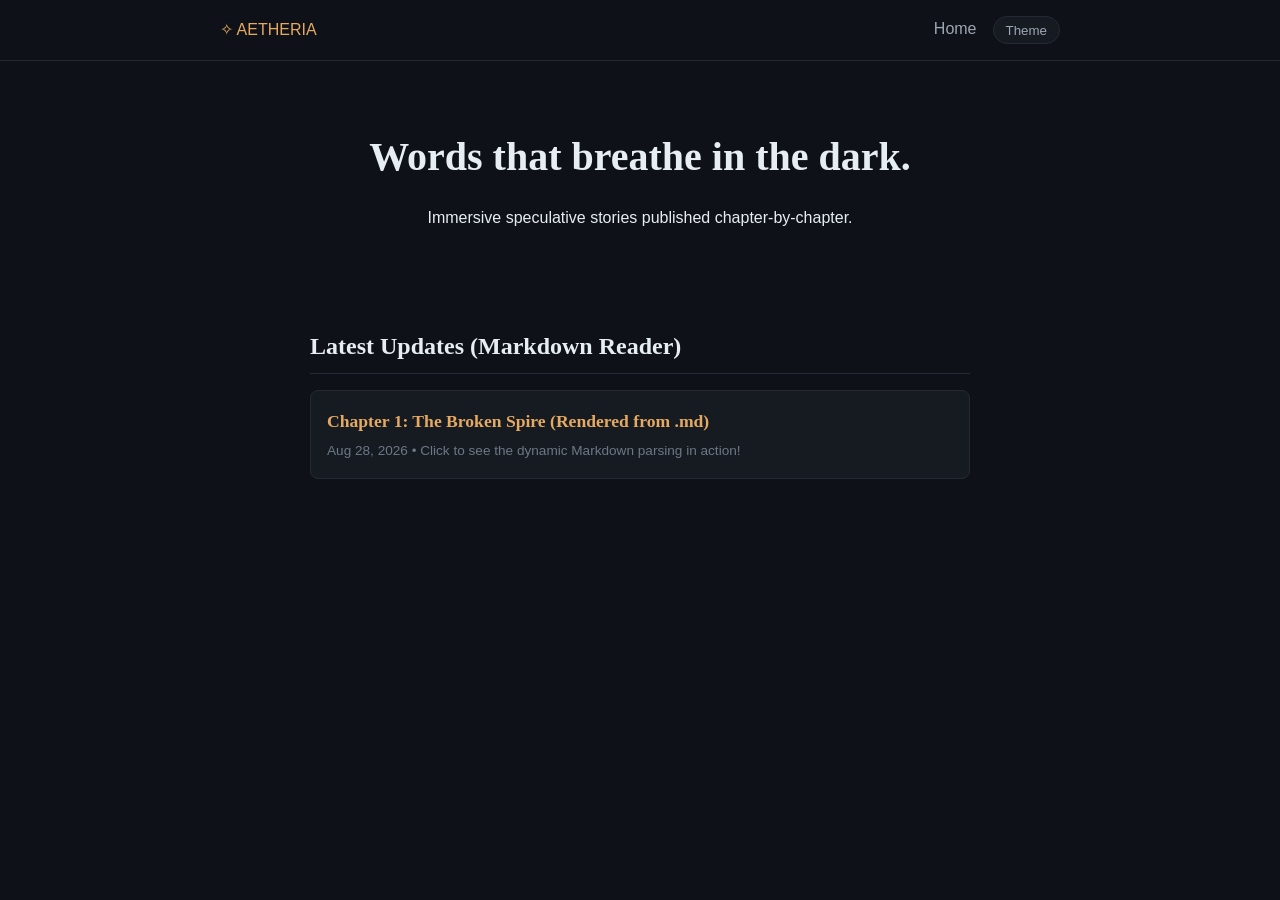
==== index.html @ 0e0b94e7 "Switch to Markdown dynamic reader" ====
<!DOCTYPE html>
<html lang="en" data-theme="dark">
<head>
  <meta charset="UTF-8">
  <meta name="viewport" content="width=device-width, initial-scale=1.0">
  <title>Aetheria Chronicles | Serialized Web Fiction</title>
  <link rel="stylesheet" href="./assets/css/style.css">
  <script>
    (function() {
      const savedTheme = localStorage.getItem('webfiction_theme') || 'dark';
      document.documentElement.setAttribute('data-theme', savedTheme);
    })();
  </script>
</head>
<body>
  <header class="site-header">
    <div class="container-wide site-nav">
      <a href="./index.html" class="site-logo">✧ AETHERIA</a>
      <nav>
        <ul class="nav-links">
          <li><a href="./index.html">Home</a></li>
          <li><button class="theme-toggle-btn" aria-label="Toggle Theme">Theme</button></li>
        </ul>
      </nav>
    </div>
  </header>

  <header class="hero">
    <div class="container">
      <h1 class="hero-title">Words that breathe in the dark.</h1>
      <p>Immersive speculative stories published chapter-by-chapter.</p>
    </div>
  </header>

  <main class="container">
    <section class="section">
      <h2 class="section-title">Latest Updates (Markdown Reader)</h2>
      <ul class="chapter-feed">
        <li class="chapter-item">
          <a href="./reader.html?ch=ch-01" class="chapter-link">Chapter 1: The Broken Spire (Rendered from .md)</a>
          <p style="color: var(--text-muted); font-size: 0.85rem; margin-top:0.3rem;">Aug 28, 2026 &bull; Click to see the dynamic Markdown parsing in action!</p>
        </li>
      </ul>
    </section>
  </main>

  <script>
    document.querySelector('.theme-toggle-btn').addEventListener('click', () => {
      const root = document.documentElement;
      const next = root.getAttribute('data-theme') === 'dark' ? 'light' : 'dark';
      root.setAttribute('data-theme', next);
      localStorage.setItem('webfiction_theme', next);
    });
  </script>
</body>
</html>
---- assets/css/style.css ----
:root {
  --font-serif: "Merriweather", Georgia, "Iowan Old Style", "Apple Garamond", Cambria, serif;
  --font-sans: -apple-system, BlinkMacSystemFont, "Segoe UI", Roboto, "Helvetica Neue", Arial, sans-serif;
  --content-width: 700px;
  --nav-width: 880px;
  --line-height-prose: 1.85;
  --letter-spacing-prose: 0.01em;
  --bg-base: #0e1117;
  --bg-surface: #161b22;
  --border-subtle: #242933;
  --text-primary: #e6edf3;
  --text-secondary: #9da7b3;
  --text-muted: #6e7785;
  --accent: #e5a962;
  --accent-soft: rgba(229, 169, 98, 0.12);
}
[data-theme="light"] {
  --bg-base: #f9f7f1;
  --bg-surface: #ffffff;
  --border-subtle: #e5dece;
  --text-primary: #21201d;
  --text-secondary: #5a554a;
  --text-muted: #8c8577;
  --accent: #a05a18;
  --accent-soft: rgba(160, 90, 24, 0.09);
}
*, *::before, *::after { box-sizing: border-box; margin: 0; padding: 0; }
body { font-family: var(--font-sans); line-height: 1.6; min-height: 100vh; display: flex; flex-direction: column; background: var(--bg-base); color: var(--text-primary); }
a { color: var(--accent); text-decoration: none; }
.container { width: 100%; max-width: var(--content-width); margin: 0 auto; padding: 0 1.25rem; }
.container-wide { width: 100%; max-width: var(--nav-width); margin: 0 auto; padding: 0 1.25rem; }
.site-header { border-bottom: 1px solid var(--border-subtle); padding: 1rem 0; }
.site-nav { display: flex; justify-content: space-between; align-items: center; }
.nav-links { display: flex; gap: 1rem; list-style: none; }
.nav-links a { color: var(--text-secondary); }
.theme-toggle-btn { background: var(--bg-surface); border: 1px solid var(--border-subtle); color: var(--text-secondary); padding: 0.35rem 0.75rem; border-radius: 20px; cursor: pointer; }
.hero { padding: 4rem 0; text-align: center; }
.hero-title { font-family: var(--font-serif); font-size: 2.5rem; margin-bottom: 1rem; }
.section { padding: 2rem 0; }
.section-title { font-family: var(--font-serif); font-size: 1.5rem; border-bottom: 1px solid var(--border-subtle); padding-bottom: 0.5rem; margin-bottom: 1rem; }
.chapter-feed { list-style: none; display: flex; flex-direction: column; gap: 1rem; }
.chapter-item { padding: 1rem; background: var(--bg-surface); border: 1px solid var(--border-subtle); border-radius: 8px; }
.chapter-link { font-family: var(--font-serif); font-size: 1.1rem; font-weight: bold; }
.prose { font-family: var(--font-serif); font-size: 1.125rem; line-height: var(--line-height-prose); }
.prose p { margin-bottom: 1.5rem; }
.prose p.lead::first-letter { font-size: 3.5rem; float: left; line-height: 0.85; padding-right: 0.5rem; color: var(--accent); font-weight: bold; }
.prose figure { margin: 2rem 0; text-align: center; }
.prose img { max-width: 100%; border-radius: 8px; }
.prose figcaption { font-size: 0.85rem; color: var(--text-muted); font-style: italic; margin-top: 0.5rem; }
.prose blockquote { border-left: 3px solid var(--accent); margin: 1.5rem 0; padding-left: 1rem; font-style: italic; color: var(--text-secondary); }
.scene-break { text-align: center; margin: 3rem 0; color: var(--accent); font-size: 1.2rem; }
.chapter-header { text-align: center; margin: 2rem 0 3rem; }
.chapter-main-title { font-family: var(--font-serif); font-size: 2.2rem; margin-bottom: 0.5rem; }
.chapter-nav-pager { display: flex; justify-content: space-between; margin-top: 3rem; border-top: 1px solid var(--border-subtle); padding-top: 2rem; }
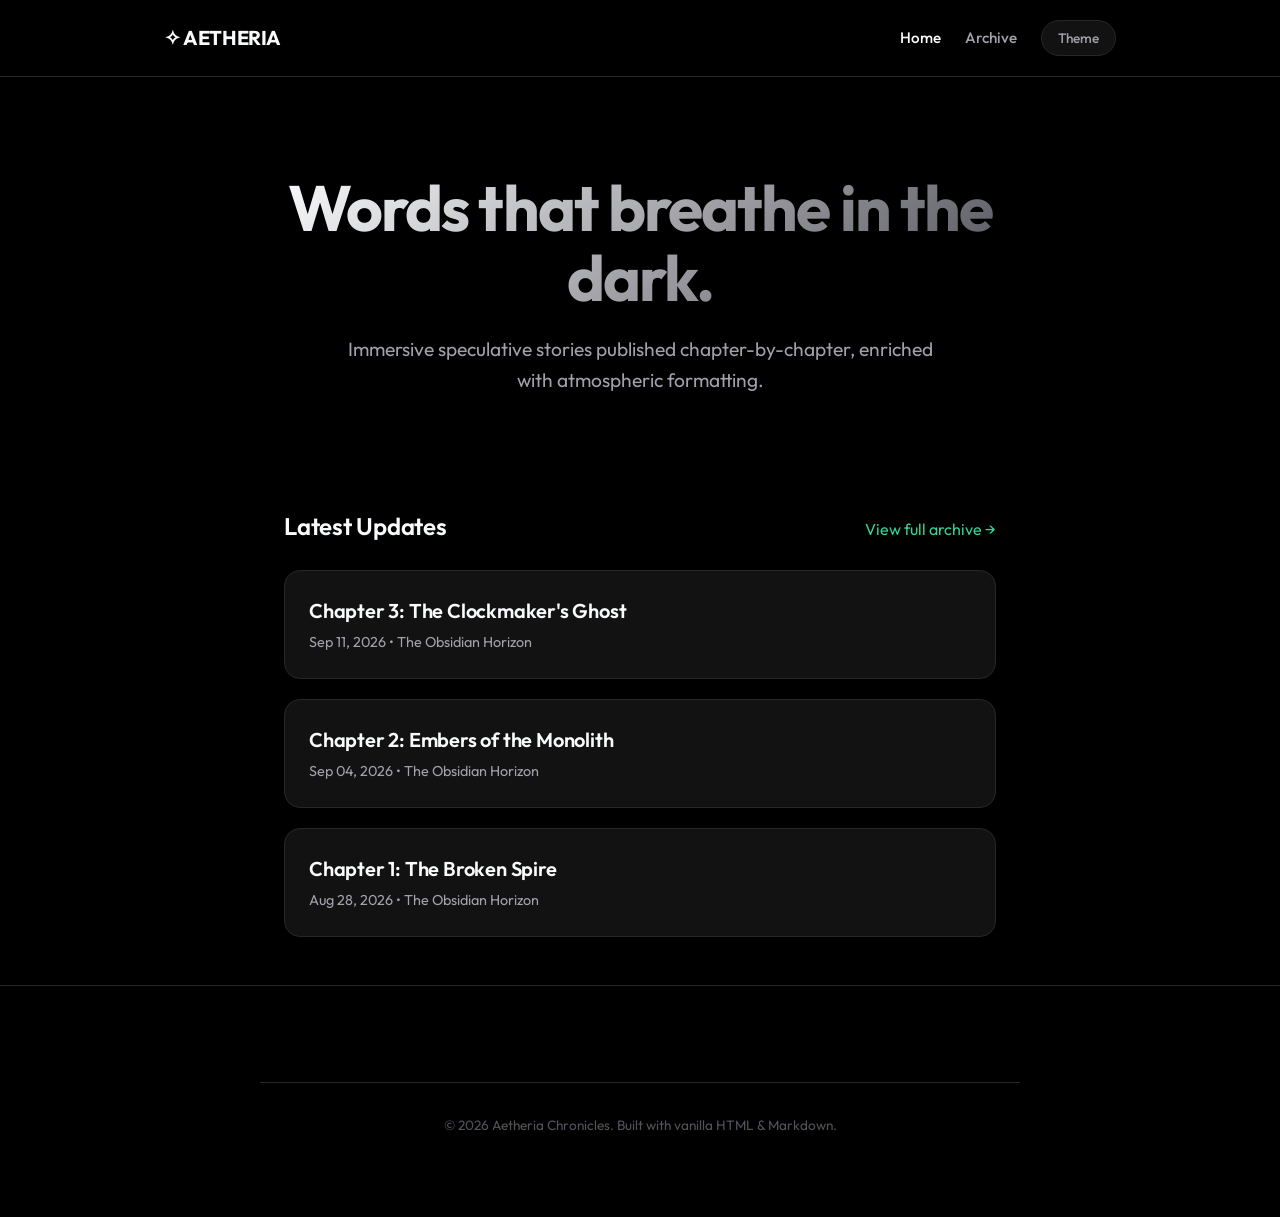
==== commit 3851d098: "Redesign theme to match TheCloverProject (Outfit font, minimal tech aesthetic, green accents)" ====
--- a/index.html
+++ b/index.html
@@ -4,6 +4,9 @@
   <meta charset="UTF-8">
   <meta name="viewport" content="width=device-width, initial-scale=1.0">
   <title>Aetheria Chronicles | Serialized Web Fiction</title>
+  <link rel="preconnect" href="https://fonts.googleapis.com">
+  <link rel="preconnect" href="https://fonts.gstatic.com" crossorigin>
+  <link href="https://fonts.googleapis.com/css2?family=Outfit:wght@300;400;500;600;700&display=swap" rel="stylesheet">
   <link rel="stylesheet" href="./assets/css/style.css">
   <script>
     (function() {
@@ -18,7 +21,8 @@
       <a href="./index.html" class="site-logo">✧ AETHERIA</a>
       <nav>
         <ul class="nav-links">
-          <li><a href="./index.html">Home</a></li>
+          <li><a href="./index.html" class="active">Home</a></li>
+          <li><a href="./archive.html">Archive</a></li>
           <li><button class="theme-toggle-btn" aria-label="Toggle Theme">Theme</button></li>
         </ul>
       </nav>
@@ -28,30 +32,39 @@
   <header class="hero">
     <div class="container">
       <h1 class="hero-title">Words that breathe in the dark.</h1>
-      <p>Immersive speculative stories published chapter-by-chapter.</p>
+      <p class="hero-desc">Immersive speculative stories published chapter-by-chapter, enriched with atmospheric formatting.</p>
     </div>
   </header>
 
   <main class="container">
     <section class="section">
-      <h2 class="section-title">Latest Updates (Markdown Reader)</h2>
+      <div class="section-header" style="display: flex; justify-content: space-between; align-items: baseline;">
+        <h2 class="section-title">Latest Updates</h2>
+        <a href="./archive.html" class="all-link">View full archive &rarr;</a>
+      </div>
       <ul class="chapter-feed">
         <li class="chapter-item">
-          <a href="./reader.html?ch=ch-01" class="chapter-link">Chapter 1: The Broken Spire (Rendered from .md)</a>
-          <p style="color: var(--text-muted); font-size: 0.85rem; margin-top:0.3rem;">Aug 28, 2026 &bull; Click to see the dynamic Markdown parsing in action!</p>
+          <a href="./reader.html?ch=ch-03" class="chapter-link">Chapter 3: The Clockmaker's Ghost</a>
+          <p class="chapter-subtext">Sep 11, 2026 &bull; The Obsidian Horizon</p>
+        </li>
+        <li class="chapter-item">
+          <a href="./reader.html?ch=ch-02" class="chapter-link">Chapter 2: Embers of the Monolith</a>
+          <p class="chapter-subtext">Sep 04, 2026 &bull; The Obsidian Horizon</p>
+        </li>
+        <li class="chapter-item">
+          <a href="./reader.html?ch=ch-01" class="chapter-link">Chapter 1: The Broken Spire</a>
+          <p class="chapter-subtext">Aug 28, 2026 &bull; The Obsidian Horizon</p>
         </li>
       </ul>
     </section>
   </main>
 
-  <script>
-    document.querySelector('.theme-toggle-btn').addEventListener('click', () => {
-      const root = document.documentElement;
-      const next = root.getAttribute('data-theme') === 'dark' ? 'light' : 'dark';
-      root.setAttribute('data-theme', next);
-      localStorage.setItem('webfiction_theme', next);
-    });
-  </script>
+  <footer class="site-footer">
+    <div class="container" style="text-align: center; padding: 2rem 0; border-top: 1px solid var(--border-subtle); margin-top: 3rem;">
+      <p style="color: var(--text-muted); font-size: 0.85rem;">&copy; 2026 Aetheria Chronicles. Built with vanilla HTML & Markdown.</p>
+    </div>
+  </footer>
+
+  <script src="./assets/js/main.js"></script>
 </body>
 </html>
-
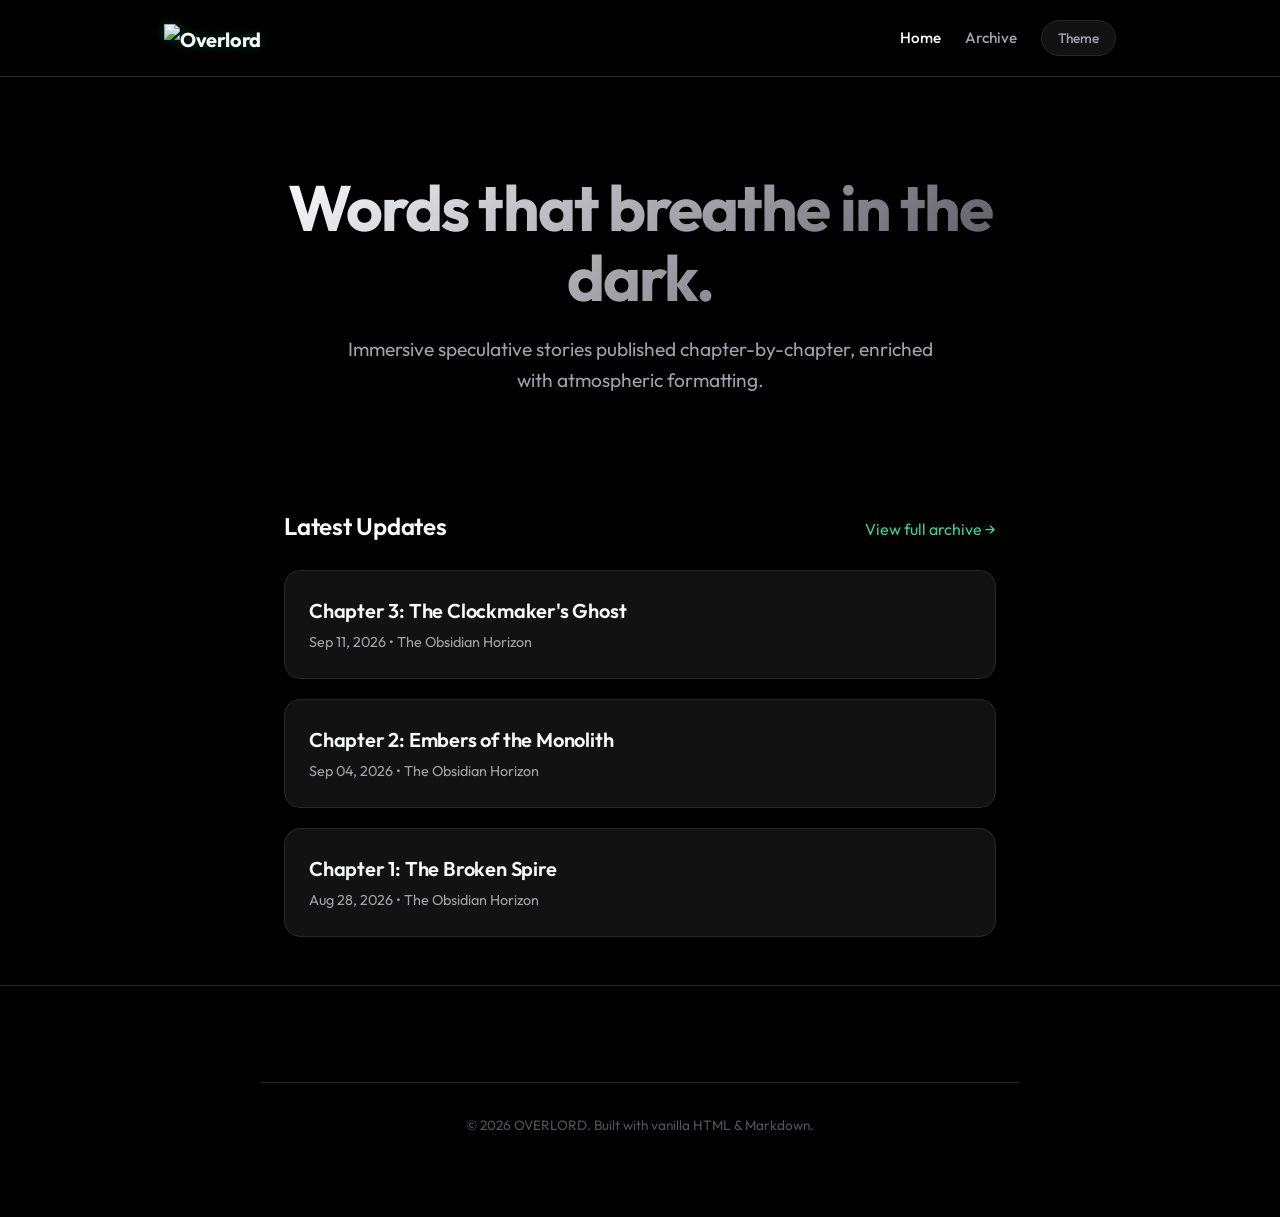
==== commit b49e3fb9: "Change branding and logo to OVERLORD" ====
--- a/index.html
+++ b/index.html
@@ -3,7 +3,7 @@
 <head>
   <meta charset="UTF-8">
   <meta name="viewport" content="width=device-width, initial-scale=1.0">
-  <title>Aetheria Chronicles | Serialized Web Fiction</title>
+  <title>OVERLORD | Serialized Web Fiction</title>
   <link rel="preconnect" href="https://fonts.googleapis.com">
   <link rel="preconnect" href="https://fonts.gstatic.com" crossorigin>
   <link href="https://fonts.googleapis.com/css2?family=Outfit:wght@300;400;500;600;700&display=swap" rel="stylesheet">
@@ -18,7 +18,7 @@
 <body>
   <header class="site-header">
     <div class="container-wide site-nav">
-      <a href="./index.html" class="site-logo">✧ AETHERIA</a>
+      <a href="./index.html" class="site-logo"><img src="https://upload.wikimedia.org/wikipedia/commons/thumb/1/15/Overlord_light_novel_logo.svg/800px-Overlord_light_novel_logo.svg.png" alt="Overlord" style="height: 28px; filter: drop-shadow(0 0 6px rgba(16,185,129,0.3));"></a>
       <nav>
         <ul class="nav-links">
           <li><a href="./index.html" class="active">Home</a></li>
@@ -61,7 +61,7 @@
 
   <footer class="site-footer">
     <div class="container" style="text-align: center; padding: 2rem 0; border-top: 1px solid var(--border-subtle); margin-top: 3rem;">
-      <p style="color: var(--text-muted); font-size: 0.85rem;">&copy; 2026 Aetheria Chronicles. Built with vanilla HTML & Markdown.</p>
+      <p style="color: var(--text-muted); font-size: 0.85rem;">&copy; 2026 OVERLORD. Built with vanilla HTML & Markdown.</p>
     </div>
   </footer>
 
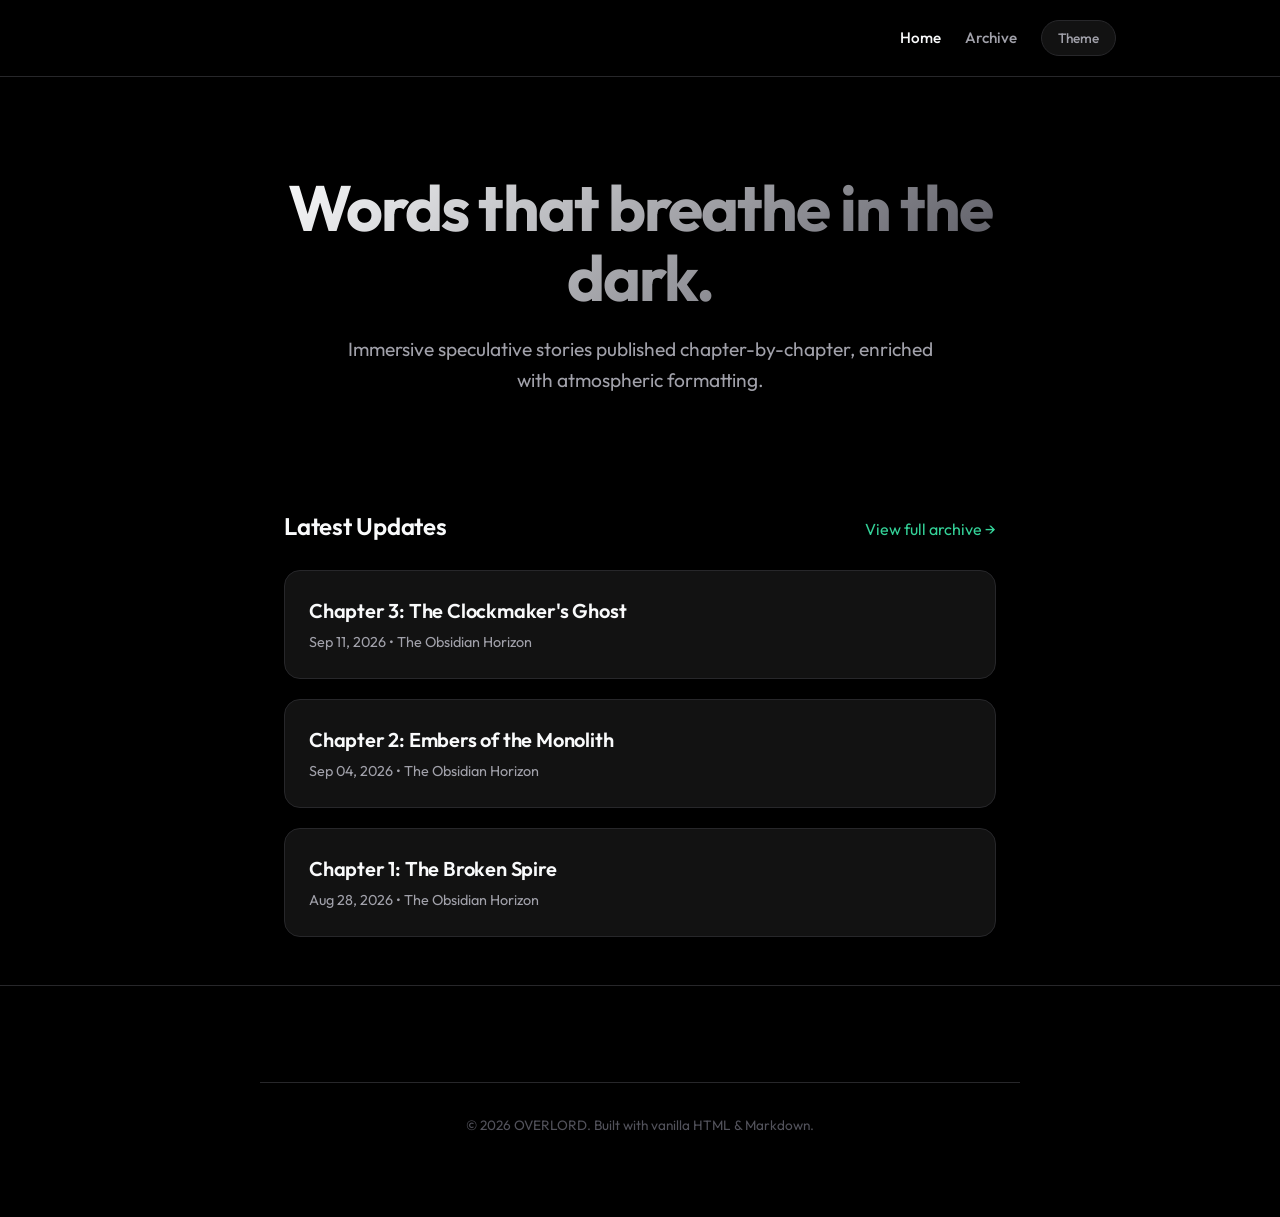
==== commit 50d1ce6f: "Remove broken Overlord logo, leaving logo section empty" ====
--- a/index.html
+++ b/index.html
@@ -18,7 +18,7 @@
 <body>
   <header class="site-header">
     <div class="container-wide site-nav">
-      <a href="./index.html" class="site-logo"><img src="https://upload.wikimedia.org/wikipedia/commons/thumb/1/15/Overlord_light_novel_logo.svg/800px-Overlord_light_novel_logo.svg.png" alt="Overlord" style="height: 28px; filter: drop-shadow(0 0 6px rgba(16,185,129,0.3));"></a>
+      <a href="./index.html" class="site-logo"></a>
       <nav>
         <ul class="nav-links">
           <li><a href="./index.html" class="active">Home</a></li>
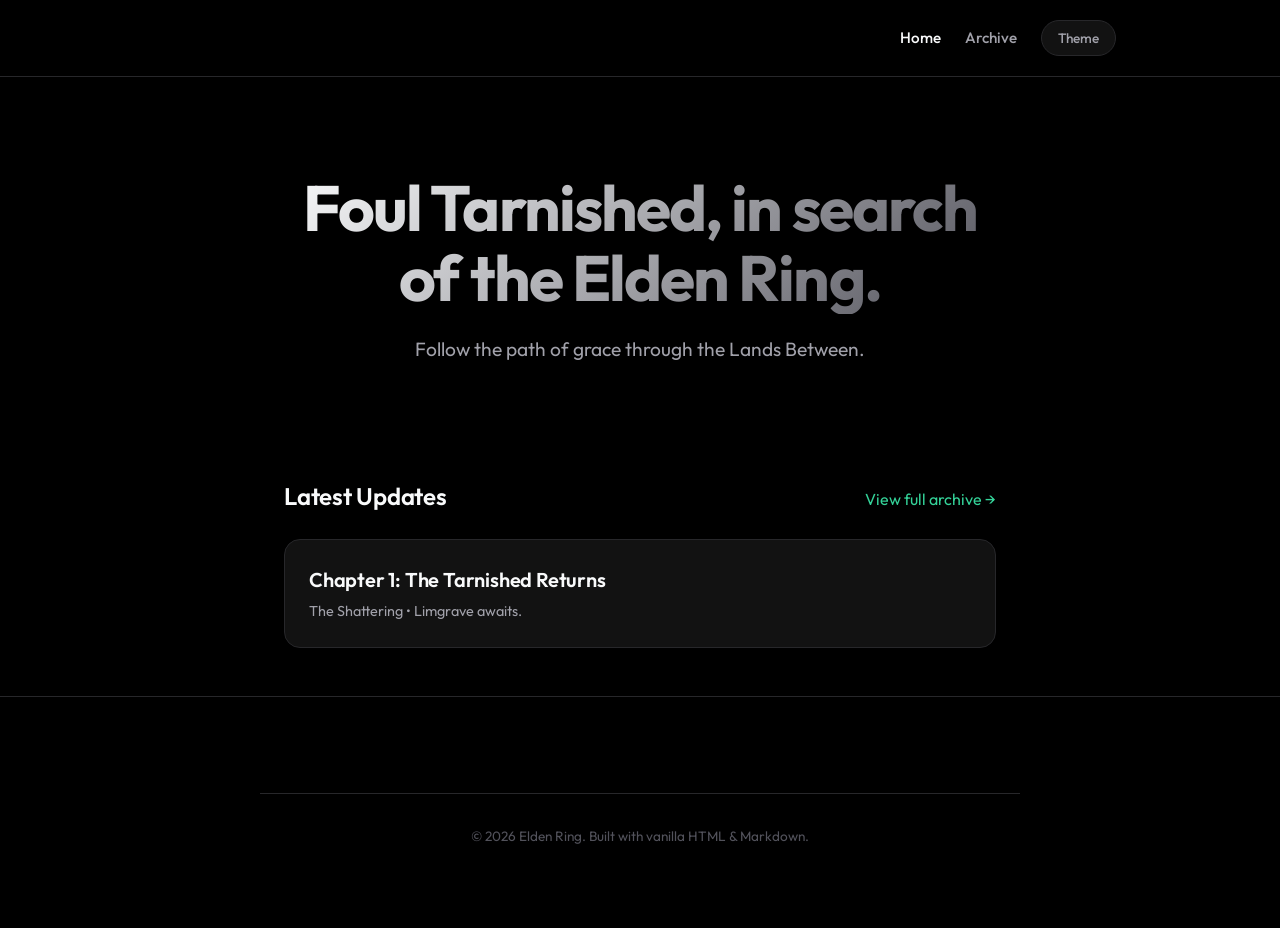
==== commit f32d0956: "Rewrite story to Elden Ring and remove unused files" ====
--- a/index.html
+++ b/index.html
@@ -3,7 +3,7 @@
 <head>
   <meta charset="UTF-8">
   <meta name="viewport" content="width=device-width, initial-scale=1.0">
-  <title>OVERLORD | Serialized Web Fiction</title>
+  <title>Elden Ring | Serialized Web Fiction</title>
   <link rel="preconnect" href="https://fonts.googleapis.com">
   <link rel="preconnect" href="https://fonts.gstatic.com" crossorigin>
   <link href="https://fonts.googleapis.com/css2?family=Outfit:wght@300;400;500;600;700&display=swap" rel="stylesheet">
@@ -31,8 +31,8 @@
 
   <header class="hero">
     <div class="container">
-      <h1 class="hero-title">Words that breathe in the dark.</h1>
-      <p class="hero-desc">Immersive speculative stories published chapter-by-chapter, enriched with atmospheric formatting.</p>
+      <h1 class="hero-title">Foul Tarnished, in search of the Elden Ring.</h1>
+      <p class="hero-desc">Follow the path of grace through the Lands Between.</p>
     </div>
   </header>
 
@@ -44,16 +44,8 @@
       </div>
       <ul class="chapter-feed">
         <li class="chapter-item">
-          <a href="./reader.html?ch=ch-03" class="chapter-link">Chapter 3: The Clockmaker's Ghost</a>
-          <p class="chapter-subtext">Sep 11, 2026 &bull; The Obsidian Horizon</p>
-        </li>
-        <li class="chapter-item">
-          <a href="./reader.html?ch=ch-02" class="chapter-link">Chapter 2: Embers of the Monolith</a>
-          <p class="chapter-subtext">Sep 04, 2026 &bull; The Obsidian Horizon</p>
-        </li>
-        <li class="chapter-item">
-          <a href="./reader.html?ch=ch-01" class="chapter-link">Chapter 1: The Broken Spire</a>
-          <p class="chapter-subtext">Aug 28, 2026 &bull; The Obsidian Horizon</p>
+          <a href="./reader.html?ch=ch-01" class="chapter-link">Chapter 1: The Tarnished Returns</a>
+          <p class="chapter-subtext">The Shattering &bull; Limgrave awaits.</p>
         </li>
       </ul>
     </section>
@@ -61,7 +53,7 @@
 
   <footer class="site-footer">
     <div class="container" style="text-align: center; padding: 2rem 0; border-top: 1px solid var(--border-subtle); margin-top: 3rem;">
-      <p style="color: var(--text-muted); font-size: 0.85rem;">&copy; 2026 OVERLORD. Built with vanilla HTML & Markdown.</p>
+      <p style="color: var(--text-muted); font-size: 0.85rem;">&copy; 2026 Elden Ring. Built with vanilla HTML & Markdown.</p>
     </div>
   </footer>
 
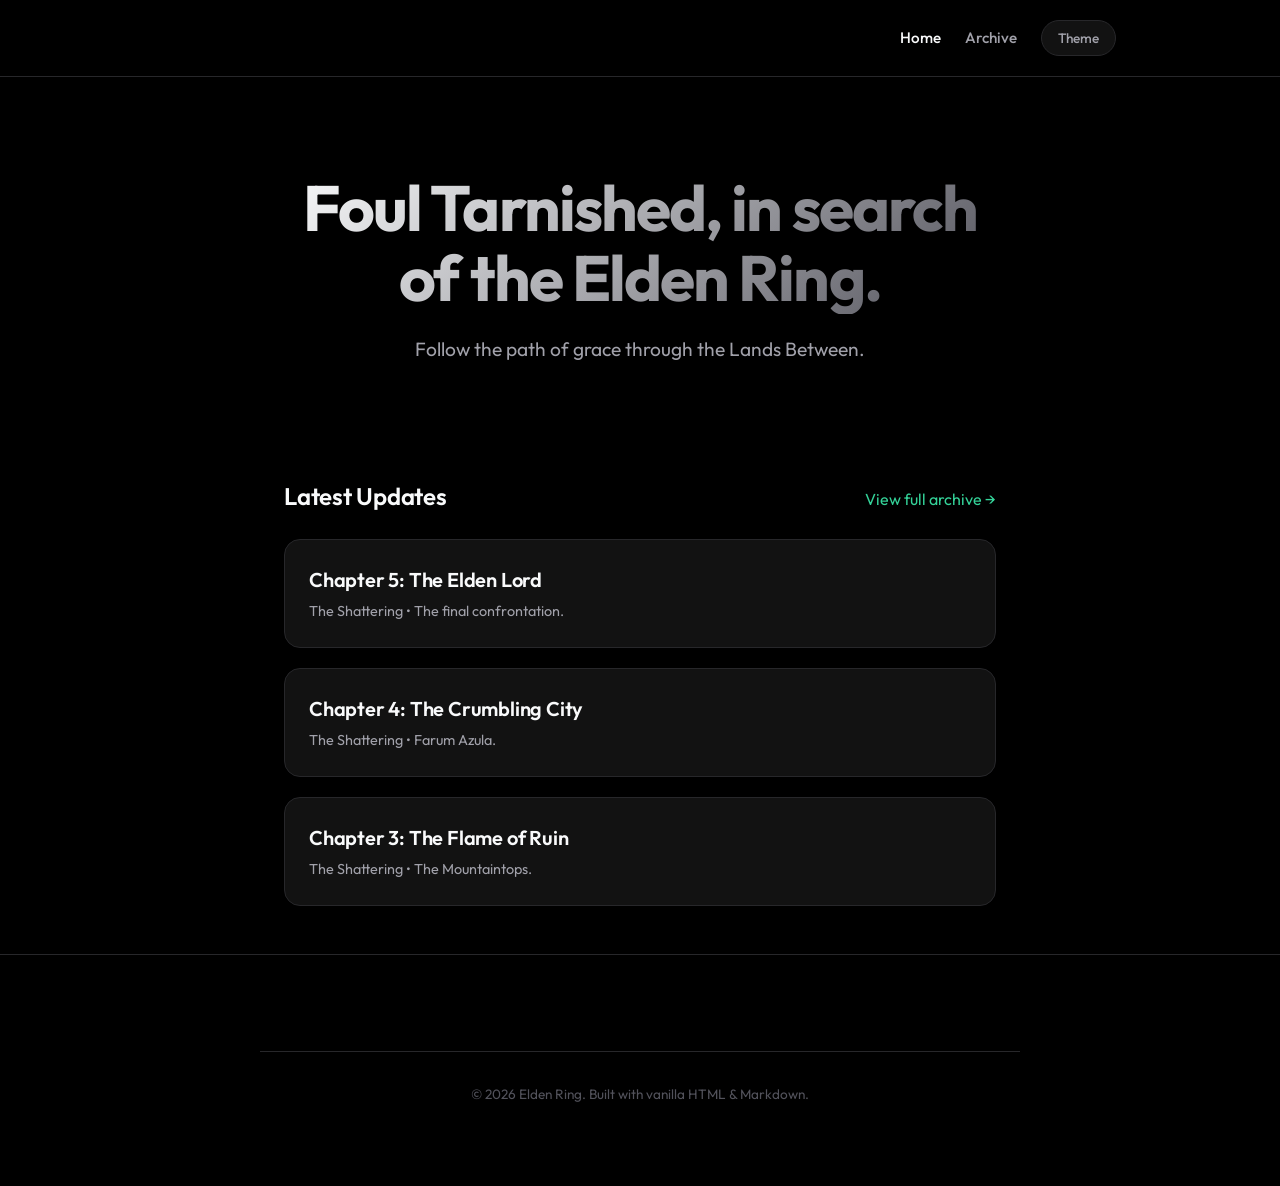
==== commit 8360338f: "Complete Elden Ring storyline with generated artwork" ====
--- a/index.html
+++ b/index.html
@@ -44,8 +44,16 @@
       </div>
       <ul class="chapter-feed">
         <li class="chapter-item">
-          <a href="./reader.html?ch=ch-01" class="chapter-link">Chapter 1: The Tarnished Returns</a>
-          <p class="chapter-subtext">The Shattering &bull; Limgrave awaits.</p>
+          <a href="./reader.html?ch=ch-05" class="chapter-link">Chapter 5: The Elden Lord</a>
+          <p class="chapter-subtext">The Shattering &bull; The final confrontation.</p>
+        </li>
+        <li class="chapter-item">
+          <a href="./reader.html?ch=ch-04" class="chapter-link">Chapter 4: The Crumbling City</a>
+          <p class="chapter-subtext">The Shattering &bull; Farum Azula.</p>
+        </li>
+        <li class="chapter-item">
+          <a href="./reader.html?ch=ch-03" class="chapter-link">Chapter 3: The Flame of Ruin</a>
+          <p class="chapter-subtext">The Shattering &bull; The Mountaintops.</p>
         </li>
       </ul>
     </section>
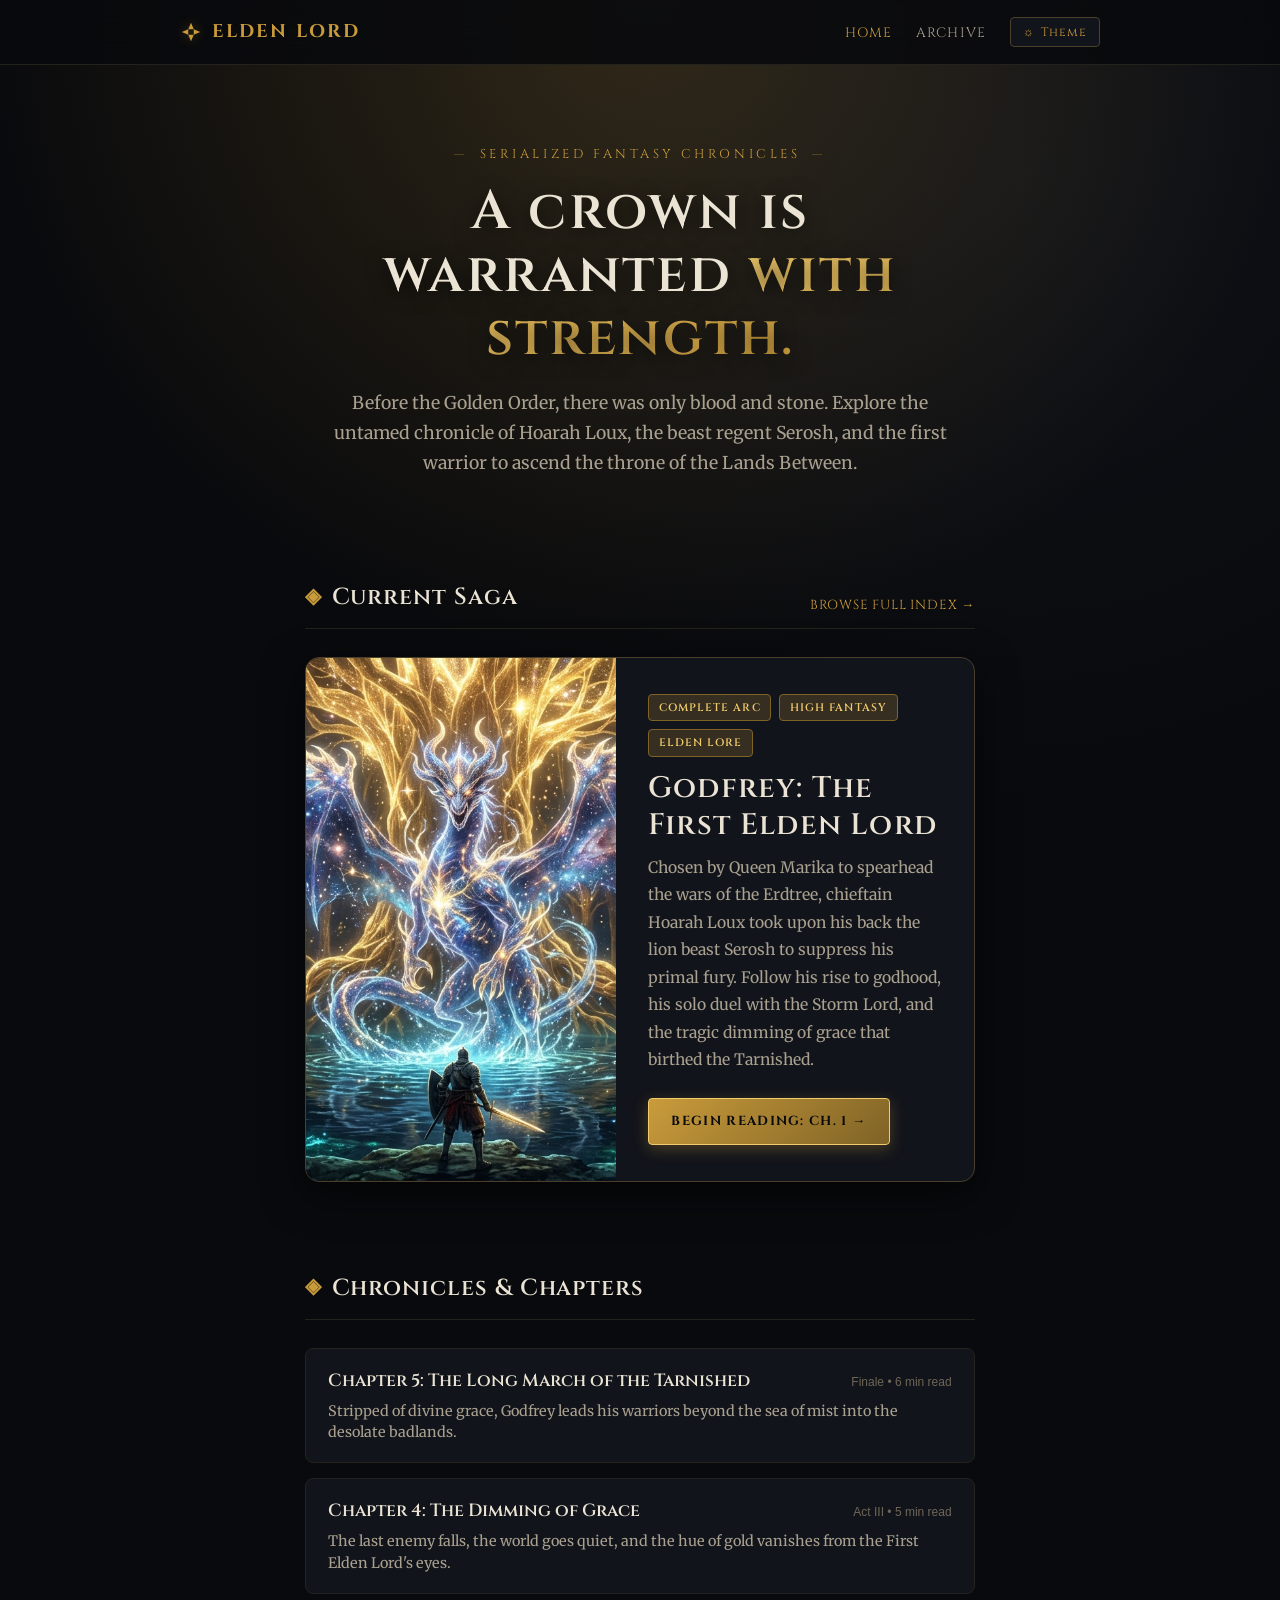
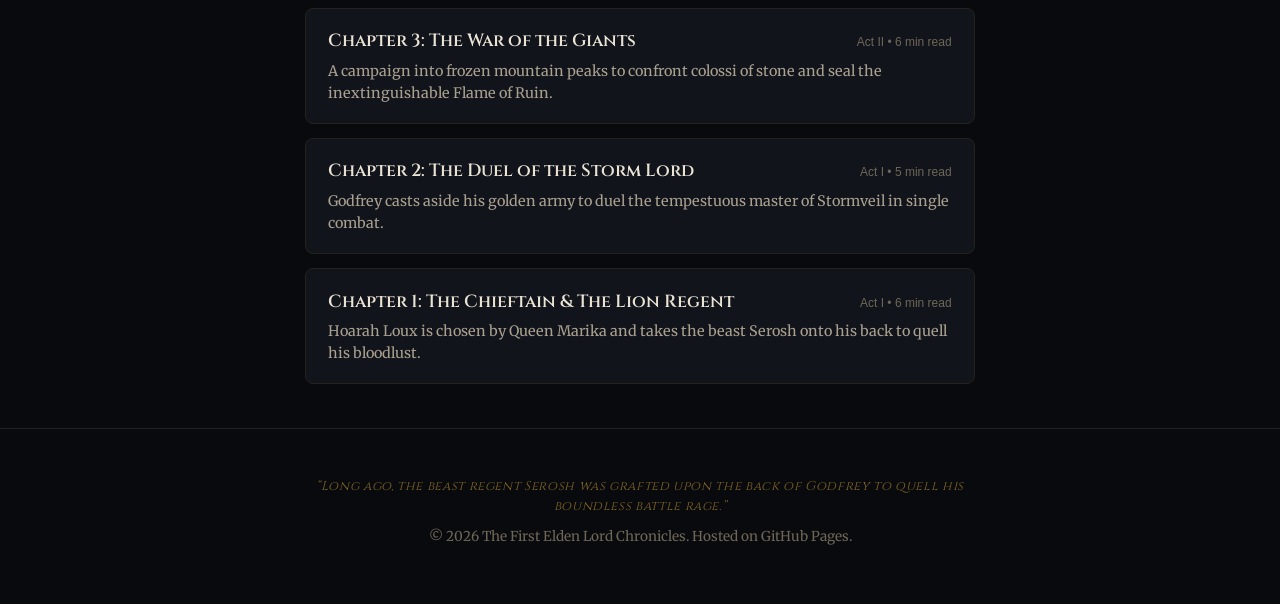
==== commit af8ee1e5: "Rebuild site: The Saga of the First Elden Lord" ====
--- a/index.html
+++ b/index.html
@@ -3,11 +3,23 @@
 <head>
   <meta charset="UTF-8">
   <meta name="viewport" content="width=device-width, initial-scale=1.0">
-  <title>Elden Ring | Serialized Web Fiction</title>
+  <title>The First Elden Lord | Serialized Fiction</title>
+  <meta name="description" content="An atmospheric chronicle following Lord Godfrey, the Beast Regent Serosh, and the rise and exile of the First Elden Lord.">
+
+  <!-- OpenGraph / Social Meta -->
+  <meta property="og:type" content="website">
+  <meta property="og:title" content="The First Elden Lord - Serialized Chronicles">
+  <meta property="og:description" content="Before the Erdtree, there was only strength. The mythic saga of Hoarah Loux, Queen Marika's first consort.">
+  <meta property="og:image" content="./assets/images/ch05_lord.jpg">
+
+  <!-- Google Fonts: Cinzel & Merriweather -->
   <link rel="preconnect" href="https://fonts.googleapis.com">
   <link rel="preconnect" href="https://fonts.gstatic.com" crossorigin>
-  <link href="https://fonts.googleapis.com/css2?family=Outfit:wght@300;400;500;600;700&display=swap" rel="stylesheet">
+  <link href="https://fonts.googleapis.com/css2?family=Cinzel:wght@500;600;700;800&family=Merriweather:ital,wght@0,300;0,400;0,700;1,300;1,400&display=swap" rel="stylesheet">
+  
+  <!-- Relative Stylesheet for GitHub Pages -->
   <link rel="stylesheet" href="./assets/css/style.css">
+
   <script>
     (function() {
       const savedTheme = localStorage.getItem('webfiction_theme') || 'dark';
@@ -16,52 +28,131 @@
   </script>
 </head>
 <body>
+
+  <!-- Navigation -->
   <header class="site-header">
     <div class="container-wide site-nav">
-      <a href="./index.html" class="site-logo"></a>
+      <a href="./index.html" class="site-logo">
+        <svg viewBox="0 0 24 24" aria-hidden="true">
+          <path d="M12 2L15 9H9L12 2M12 22L9 15H15L12 22M2 12L9 9V15L2 12M22 12L15 15V9L22 12Z"/>
+        </svg>
+        <span>ELDEN LORD</span>
+      </a>
       <nav>
         <ul class="nav-links">
           <li><a href="./index.html" class="active">Home</a></li>
           <li><a href="./archive.html">Archive</a></li>
-          <li><button class="theme-toggle-btn" aria-label="Toggle Theme">Theme</button></li>
+          <li>
+            <button class="theme-toggle-btn" aria-label="Toggle Theme">
+              <span aria-hidden="true">☼</span>
+              <span>Theme</span>
+            </button>
+          </li>
         </ul>
       </nav>
     </div>
   </header>
 
-  <header class="hero">
+  <!-- Hero Section -->
+  <section class="hero">
     <div class="container">
-      <h1 class="hero-title">Foul Tarnished, in search of the Elden Ring.</h1>
-      <p class="hero-desc">Follow the path of grace through the Lands Between.</p>
+      <div class="hero-subtitle">Serialized Fantasy Chronicles</div>
+      <h1 class="hero-title">A crown is warranted <span>with strength.</span></h1>
+      <p class="hero-desc">
+        Before the Golden Order, there was only blood and stone. Explore the untamed chronicle of Hoarah Loux, the beast regent Serosh, and the first warrior to ascend the throne of the Lands Between.
+      </p>
     </div>
-  </header>
+  </section>
 
   <main class="container">
+    <!-- Featured Series Showcase -->
     <section class="section">
-      <div class="section-header" style="display: flex; justify-content: space-between; align-items: baseline;">
-        <h2 class="section-title">Latest Updates</h2>
-        <a href="./archive.html" class="all-link">View full archive &rarr;</a>
+      <div class="section-header">
+        <h2 class="section-title">Current Saga</h2>
+        <a href="./archive.html" class="all-link">Browse Full Index &rarr;</a>
       </div>
+
+      <article class="series-showcase">
+        <div class="series-art-wrapper">
+          <img 
+            src="./assets/images/ch05_lord.jpg" 
+            alt="Lord Godfrey bearing Serosh" 
+            class="series-art" 
+            loading="lazy"
+          >
+        </div>
+        <div class="series-details">
+          <div class="series-tags">
+            <span class="tag">Complete Arc</span>
+            <span class="tag">High Fantasy</span>
+            <span class="tag">Elden Lore</span>
+          </div>
+          <h3 class="series-title">Godfrey: The First Elden Lord</h3>
+          <p class="series-synopsis">
+            Chosen by Queen Marika to spearhead the wars of the Erdtree, chieftain Hoarah Loux took upon his back the lion beast Serosh to suppress his primal fury. Follow his rise to godhood, his solo duel with the Storm Lord, and the tragic dimming of grace that birthed the Tarnished.
+          </p>
+          <div class="series-actions">
+            <a href="./reader.html?ch=ch-01" class="btn-primary">Begin Reading: Ch. 1 &rarr;</a>
+          </div>
+        </div>
+      </article>
+    </section>
+
+    <!-- Latest Chapters Feed -->
+    <section class="section">
+      <div class="section-header">
+        <h2 class="section-title">Chronicles &amp; Chapters</h2>
+      </div>
+
       <ul class="chapter-feed">
         <li class="chapter-item">
-          <a href="./reader.html?ch=ch-05" class="chapter-link">Chapter 5: The Elden Lord</a>
-          <p class="chapter-subtext">The Shattering &bull; The final confrontation.</p>
+          <div class="chapter-header-row">
+            <a href="./reader.html?ch=ch-05" class="chapter-link">Chapter 5: The Long March of the Tarnished</a>
+            <span class="chapter-meta">Finale &bull; 6 min read</span>
+          </div>
+          <p class="chapter-subtext">Stripped of divine grace, Godfrey leads his warriors beyond the sea of mist into the desolate badlands.</p>
         </li>
+
         <li class="chapter-item">
-          <a href="./reader.html?ch=ch-04" class="chapter-link">Chapter 4: The Crumbling City</a>
-          <p class="chapter-subtext">The Shattering &bull; Farum Azula.</p>
+          <div class="chapter-header-row">
+            <a href="./reader.html?ch=ch-04" class="chapter-link">Chapter 4: The Dimming of Grace</a>
+            <span class="chapter-meta">Act III &bull; 5 min read</span>
+          </div>
+          <p class="chapter-subtext">The last enemy falls, the world goes quiet, and the hue of gold vanishes from the First Elden Lord's eyes.</p>
         </li>
+
         <li class="chapter-item">
-          <a href="./reader.html?ch=ch-03" class="chapter-link">Chapter 3: The Flame of Ruin</a>
-          <p class="chapter-subtext">The Shattering &bull; The Mountaintops.</p>
+          <div class="chapter-header-row">
+            <a href="./reader.html?ch=ch-03" class="chapter-link">Chapter 3: The War of the Giants</a>
+            <span class="chapter-meta">Act II &bull; 6 min read</span>
+          </div>
+          <p class="chapter-subtext">A campaign into frozen mountain peaks to confront colossi of stone and seal the inextinguishable Flame of Ruin.</p>
+        </li>
+
+        <li class="chapter-item">
+          <div class="chapter-header-row">
+            <a href="./reader.html?ch=ch-02" class="chapter-link">Chapter 2: The Duel of the Storm Lord</a>
+            <span class="chapter-meta">Act I &bull; 5 min read</span>
+          </div>
+          <p class="chapter-subtext">Godfrey casts aside his golden army to duel the tempestuous master of Stormveil in single combat.</p>
+        </li>
+
+        <li class="chapter-item">
+          <div class="chapter-header-row">
+            <a href="./reader.html?ch=ch-01" class="chapter-link">Chapter 1: The Chieftain &amp; The Lion Regent</a>
+            <span class="chapter-meta">Act I &bull; 6 min read</span>
+          </div>
+          <p class="chapter-subtext">Hoarah Loux is chosen by Queen Marika and takes the beast Serosh onto his back to quell his bloodlust.</p>
         </li>
       </ul>
     </section>
   </main>
 
+  <!-- Footer -->
   <footer class="site-footer">
-    <div class="container" style="text-align: center; padding: 2rem 0; border-top: 1px solid var(--border-subtle); margin-top: 3rem;">
-      <p style="color: var(--text-muted); font-size: 0.85rem;">&copy; 2026 Elden Ring. Built with vanilla HTML & Markdown.</p>
+    <div class="container">
+      <p class="footer-quote">&ldquo;Long ago, the beast regent Serosh was grafted upon the back of Godfrey to quell his boundless battle rage.&rdquo;</p>
+      <p>&copy; 2026 The First Elden Lord Chronicles. Hosted on GitHub Pages.</p>
     </div>
   </footer>
 
--- a/assets/css/style.css
+++ b/assets/css/style.css
@@ -0,0 +1,725 @@
+/* ==========================================================================
+   THE FIRST ELDEN LORD - Atmospheric Serialized Fiction Stylesheet
+   Designed for GitHub Pages | Pure CSS3 | Zero Build Tools
+   ========================================================================== */
+
+:root {
+  /* Typography */
+  --font-display: "Cinzel", "Georgia", "Times New Roman", serif;
+  --font-body: "Merriweather", "Georgia", "Cambria", serif;
+  --font-sans: -apple-system, BlinkMacSystemFont, "Segoe UI", Roboto, sans-serif;
+  
+  --reading-width: 710px;
+  --wide-width: 960px;
+  --line-height-story: 1.85;
+
+  /* Atmospheric Obsidian & Erdtree Gold (Default Dark Theme) */
+  --bg-deep: #090a0d;
+  --bg-surface: #12141b;
+  --bg-surface-elevated: #181b24;
+  --bg-surface-hover: #1f222e;
+  --border-subtle: #24221c;
+  --border-ornate: #4a3f28;
+  --border-bright: #8a7343;
+
+  --text-primary: #ebe4d5;
+  --text-secondary: #a9a08f;
+  --text-muted: #6e6757;
+  
+  --gold-primary: #c99b3b;
+  --gold-light: #f2cb6c;
+  --gold-dim: #7f6326;
+  --gold-glow: rgba(201, 155, 59, 0.2);
+  --gold-glow-strong: rgba(201, 155, 59, 0.4);
+
+  --radius-sm: 4px;
+  --radius-md: 8px;
+  --radius-lg: 14px;
+  --shadow-ambient: 0 12px 40px rgba(0, 0, 0, 0.6);
+  --shadow-glow: 0 0 25px rgba(201, 155, 59, 0.15);
+  --transition: 0.25s cubic-bezier(0.16, 1, 0.3, 1);
+}
+
+[data-theme="light"] {
+  /* Royal Parchment & Gilded Antique (Light Theme) */
+  --bg-deep: #f5f0e4;
+  --bg-surface: #ffffff;
+  --bg-surface-elevated: #fbf8f1;
+  --bg-surface-hover: #f0e9d8;
+  --border-subtle: #ded5c2;
+  --border-ornate: #bfae8f;
+  --border-bright: #967f4d;
+
+  --text-primary: #211c15;
+  --text-secondary: #574e40;
+  --text-muted: #8c806d;
+
+  --gold-primary: #9e721d;
+  --gold-light: #6e4e10;
+  --gold-dim: #caa658;
+  --gold-glow: rgba(158, 114, 29, 0.12);
+  --gold-glow-strong: rgba(158, 114, 29, 0.25);
+
+  --shadow-ambient: 0 10px 30px rgba(70, 55, 30, 0.08);
+  --shadow-glow: 0 0 20px rgba(158, 114, 29, 0.1);
+}
+
+/* --------------------------------------------------------------------------
+   Resets & Baseline
+   -------------------------------------------------------------------------- */
+*, *::before, *::after {
+  box-sizing: border-box;
+  margin: 0;
+  padding: 0;
+}
+
+html {
+  font-size: 16px;
+  scroll-behavior: smooth;
+  background-color: var(--bg-deep);
+  color: var(--text-primary);
+  color-scheme: dark light;
+}
+
+body {
+  font-family: var(--font-body);
+  line-height: 1.6;
+  min-height: 100vh;
+  display: flex;
+  flex-direction: column;
+  -webkit-font-smoothing: antialiased;
+  background: 
+    radial-gradient(circle at 50% 0%, var(--gold-glow) 0%, transparent 60%),
+    radial-gradient(circle at 80% 20%, rgba(20, 24, 34, 0.5) 0%, transparent 50%),
+    var(--bg-deep);
+  background-attachment: fixed;
+}
+
+/* Reading Progress Bar */
+.reading-progress-container {
+  position: fixed;
+  top: 0;
+  left: 0;
+  width: 100%;
+  height: 3px;
+  background: transparent;
+  z-index: 1000;
+}
+
+.reading-progress-bar {
+  height: 100%;
+  width: 0%;
+  background: linear-gradient(90deg, var(--gold-dim), var(--gold-light));
+  box-shadow: 0 0 10px var(--gold-primary);
+  transition: width 0.1s ease-out;
+}
+
+/* Links & Typography */
+a {
+  color: var(--gold-primary);
+  text-decoration: none;
+  transition: color var(--transition), text-shadow var(--transition);
+}
+
+a:hover {
+  color: var(--gold-light);
+  text-shadow: 0 0 10px var(--gold-glow);
+}
+
+h1, h2, h3, h4, .font-display {
+  font-family: var(--font-display);
+  font-weight: 600;
+  letter-spacing: 0.04em;
+  color: var(--text-primary);
+}
+
+/* Layout Containers */
+.container {
+  width: 100%;
+  max-width: var(--reading-width);
+  margin-left: auto;
+  margin-right: auto;
+  padding-left: 1.25rem;
+  padding-right: 1.25rem;
+}
+
+.container-wide {
+  width: 100%;
+  max-width: var(--wide-width);
+  margin-left: auto;
+  margin-right: auto;
+  padding-left: 1.25rem;
+  padding-right: 1.25rem;
+}
+
+/* --------------------------------------------------------------------------
+   Header & Navigation
+   -------------------------------------------------------------------------- */
+.site-header {
+  border-bottom: 1px solid var(--border-subtle);
+  background-color: rgba(9, 10, 13, 0.88);
+  backdrop-filter: blur(14px);
+  -webkit-backdrop-filter: blur(14px);
+  position: sticky;
+  top: 0;
+  z-index: 90;
+  transition: background-color var(--transition), border-color var(--transition);
+}
+
+[data-theme="light"] .site-header {
+  background-color: rgba(245, 240, 228, 0.92);
+}
+
+.site-nav {
+  display: flex;
+  align-items: center;
+  justify-content: space-between;
+  height: 4rem;
+}
+
+.site-logo {
+  display: flex;
+  align-items: center;
+  gap: 0.6rem;
+  font-family: var(--font-display);
+  font-size: 1.15rem;
+  letter-spacing: 0.12em;
+  color: var(--gold-primary);
+  font-weight: 700;
+}
+
+.site-logo svg {
+  width: 22px;
+  height: 22px;
+  fill: var(--gold-primary);
+  filter: drop-shadow(0 0 6px var(--gold-glow-strong));
+}
+
+.site-logo:hover {
+  color: var(--gold-light);
+  text-decoration: none;
+}
+
+.nav-links {
+  display: flex;
+  align-items: center;
+  gap: 1.5rem;
+  list-style: none;
+}
+
+.nav-links a {
+  font-family: var(--font-display);
+  font-size: 0.85rem;
+  letter-spacing: 0.08em;
+  text-transform: uppercase;
+  color: var(--text-secondary);
+}
+
+.nav-links a.active,
+.nav-links a:hover {
+  color: var(--gold-primary);
+  text-decoration: none;
+}
+
+.theme-toggle-btn {
+  background: var(--bg-surface);
+  border: 1px solid var(--border-ornate);
+  color: var(--gold-primary);
+  padding: 0.35rem 0.75rem;
+  border-radius: var(--radius-sm);
+  cursor: pointer;
+  font-family: var(--font-display);
+  font-size: 0.75rem;
+  letter-spacing: 0.08em;
+  display: flex;
+  align-items: center;
+  gap: 0.4rem;
+  transition: all var(--transition);
+}
+
+.theme-toggle-btn:hover {
+  border-color: var(--gold-primary);
+  background: var(--bg-surface-elevated);
+  box-shadow: 0 0 12px var(--gold-glow);
+}
+
+/* --------------------------------------------------------------------------
+   Hero Section
+   -------------------------------------------------------------------------- */
+.hero {
+  padding: 5rem 0 3.5rem;
+  text-align: center;
+  position: relative;
+}
+
+.hero-subtitle {
+  font-family: var(--font-display);
+  font-size: 0.8rem;
+  letter-spacing: 0.28em;
+  text-transform: uppercase;
+  color: var(--gold-primary);
+  margin-bottom: 1rem;
+  display: flex;
+  align-items: center;
+  justify-content: center;
+  gap: 0.75rem;
+}
+
+.hero-subtitle::before,
+.hero-subtitle::after {
+  content: "—";
+  color: var(--gold-dim);
+}
+
+.hero-title {
+  font-size: clamp(2.1rem, 5.5vw, 3.4rem);
+  line-height: 1.15;
+  margin-bottom: 1.25rem;
+  color: var(--text-primary);
+  text-shadow: 0 4px 20px rgba(0, 0, 0, 0.7);
+}
+
+.hero-title span {
+  color: var(--gold-primary);
+  background: linear-gradient(135deg, var(--gold-light) 0%, var(--gold-primary) 100%);
+  -webkit-background-clip: text;
+  -webkit-text-fill-color: transparent;
+}
+
+.hero-desc {
+  font-size: 1.1rem;
+  color: var(--text-secondary);
+  max-width: 620px;
+  margin: 0 auto;
+  line-height: 1.7;
+}
+
+/* --------------------------------------------------------------------------
+   Current Series Showcase Card
+   -------------------------------------------------------------------------- */
+.section {
+  padding: 2.75rem 0;
+}
+
+.section-header {
+  display: flex;
+  justify-content: space-between;
+  align-items: flex-end;
+  margin-bottom: 1.75rem;
+  border-bottom: 1px solid var(--border-subtle);
+  padding-bottom: 0.75rem;
+}
+
+.section-title {
+  font-size: 1.45rem;
+  display: flex;
+  align-items: center;
+  gap: 0.6rem;
+}
+
+.section-title::before {
+  content: "◈";
+  color: var(--gold-primary);
+  font-size: 0.9em;
+}
+
+.all-link {
+  font-family: var(--font-display);
+  font-size: 0.82rem;
+  letter-spacing: 0.06em;
+  text-transform: uppercase;
+}
+
+.series-showcase {
+  background: var(--bg-surface);
+  border: 1px solid var(--border-ornate);
+  border-radius: var(--radius-lg);
+  overflow: hidden;
+  box-shadow: var(--shadow-ambient);
+  display: grid;
+  grid-template-columns: 1fr;
+  position: relative;
+  transition: transform var(--transition), border-color var(--transition), box-shadow var(--transition);
+}
+
+@media (min-width: 720px) {
+  .series-showcase {
+    grid-template-columns: 310px 1fr;
+  }
+}
+
+.series-showcase:hover {
+  border-color: var(--border-bright);
+  box-shadow: var(--shadow-glow), var(--shadow-ambient);
+  transform: translateY(-3px);
+}
+
+.series-art-wrapper {
+  position: relative;
+  overflow: hidden;
+  background-color: #050608;
+  min-height: 280px;
+}
+
+.series-art {
+  width: 100%;
+  height: 100%;
+  object-fit: cover;
+  display: block;
+  transition: transform 0.6s ease;
+}
+
+.series-showcase:hover .series-art {
+  transform: scale(1.04);
+}
+
+.series-details {
+  padding: 2.25rem 2rem;
+  display: flex;
+  flex-direction: column;
+  justify-content: center;
+}
+
+.series-tags {
+  display: flex;
+  flex-wrap: wrap;
+  gap: 0.5rem;
+  margin-bottom: 0.85rem;
+}
+
+.tag {
+  font-family: var(--font-display);
+  font-size: 0.68rem;
+  letter-spacing: 0.1em;
+  text-transform: uppercase;
+  padding: 0.25rem 0.6rem;
+  border-radius: var(--radius-sm);
+  background: var(--gold-glow);
+  color: var(--gold-light);
+  border: 1px solid var(--gold-dim);
+  font-weight: 600;
+}
+
+.series-title {
+  font-size: 1.85rem;
+  margin-bottom: 0.6rem;
+  line-height: 1.25;
+}
+
+.series-synopsis {
+  color: var(--text-secondary);
+  font-size: 0.98rem;
+  line-height: 1.75;
+  margin-bottom: 1.5rem;
+}
+
+.series-actions {
+  display: flex;
+  gap: 1rem;
+  align-items: center;
+}
+
+.btn-primary {
+  display: inline-flex;
+  align-items: center;
+  gap: 0.5rem;
+  background: linear-gradient(135deg, var(--gold-primary), var(--gold-dim));
+  color: #090a0d;
+  font-family: var(--font-display);
+  font-weight: 700;
+  font-size: 0.82rem;
+  letter-spacing: 0.1em;
+  text-transform: uppercase;
+  padding: 0.75rem 1.4rem;
+  border-radius: var(--radius-sm);
+  transition: all var(--transition);
+  border: 1px solid var(--gold-light);
+  box-shadow: 0 4px 15px rgba(201, 155, 59, 0.3);
+}
+
+.btn-primary:hover {
+  background: linear-gradient(135deg, var(--gold-light), var(--gold-primary));
+  color: #050608;
+  box-shadow: 0 6px 22px rgba(201, 155, 59, 0.5);
+  text-decoration: none;
+  transform: translateY(-1px);
+}
+
+/* --------------------------------------------------------------------------
+   Latest Chapters Feed
+   -------------------------------------------------------------------------- */
+.chapter-feed {
+  list-style: none;
+  display: flex;
+  flex-direction: column;
+  gap: 0.9rem;
+}
+
+.chapter-item {
+  background: var(--bg-surface);
+  border: 1px solid var(--border-subtle);
+  border-radius: var(--radius-md);
+  padding: 1.15rem 1.4rem;
+  display: flex;
+  flex-direction: column;
+  gap: 0.35rem;
+  transition: all var(--transition);
+  position: relative;
+}
+
+.chapter-item:hover {
+  background: var(--bg-surface-elevated);
+  border-color: var(--border-ornate);
+  transform: translateX(4px);
+}
+
+.chapter-header-row {
+  display: flex;
+  justify-content: space-between;
+  align-items: baseline;
+  gap: 1rem;
+}
+
+.chapter-link {
+  font-family: var(--font-display);
+  font-size: 1.1rem;
+  font-weight: 600;
+  color: var(--text-primary);
+}
+
+.chapter-link:hover {
+  color: var(--gold-primary);
+  text-decoration: none;
+}
+
+.chapter-meta {
+  font-family: var(--font-sans);
+  font-size: 0.75rem;
+  color: var(--text-muted);
+  white-space: nowrap;
+}
+
+.chapter-subtext {
+  font-size: 0.9rem;
+  color: var(--text-secondary);
+  line-height: 1.5;
+}
+
+/* --------------------------------------------------------------------------
+   Atmospheric Reader & Prose Layout
+   -------------------------------------------------------------------------- */
+.reader-toolbar {
+  display: flex;
+  justify-content: space-between;
+  align-items: center;
+  padding: 1.5rem 0;
+  border-bottom: 1px solid var(--border-subtle);
+  margin-bottom: 2.5rem;
+}
+
+.breadcrumb-nav {
+  font-family: var(--font-display);
+  font-size: 0.8rem;
+  letter-spacing: 0.05em;
+  color: var(--text-muted);
+}
+
+.breadcrumb-nav a {
+  color: var(--text-secondary);
+}
+
+.breadcrumb-nav a:hover {
+  color: var(--gold-primary);
+}
+
+.prose {
+  font-family: var(--font-body);
+  font-size: 1.125rem;
+  line-height: var(--line-height-story);
+  color: var(--text-primary);
+  max-width: var(--reading-width);
+  margin: 0 auto;
+}
+
+.prose h1 {
+  font-size: clamp(2rem, 4vw, 2.75rem);
+  line-height: 1.2;
+  margin-bottom: 1.5rem;
+  color: var(--gold-light);
+  text-align: center;
+  border-bottom: 1px solid var(--border-ornate);
+  padding-bottom: 1rem;
+}
+
+.prose h2 {
+  font-size: 1.6rem;
+  margin: 2.5rem 0 1rem;
+  color: var(--text-primary);
+}
+
+.prose h3 {
+  font-size: 1.25rem;
+  margin: 2rem 0 0.75rem;
+  color: var(--gold-primary);
+}
+
+.prose p {
+  margin-bottom: 1.85em;
+  text-align: justify;
+  text-justify: inter-word;
+}
+
+/* First paragraph drop-cap */
+.prose > p:first-of-type::first-letter {
+  font-family: var(--font-display);
+  font-size: 3.4em;
+  line-height: 0.8;
+  float: left;
+  margin: 0.1em 0.15em 0 0;
+  color: var(--gold-primary);
+  font-weight: 700;
+  text-shadow: 0 0 15px var(--gold-glow);
+}
+
+/* Blockquotes / Lore Inscriptions */
+.prose blockquote {
+  margin: 2.5rem 0;
+  padding: 1.25rem 1.75rem;
+  border-left: 3px solid var(--gold-primary);
+  background: var(--bg-surface);
+  border-radius: 0 var(--radius-md) var(--radius-md) 0;
+  font-style: italic;
+  color: var(--gold-light);
+  box-shadow: inset 0 0 20px rgba(0, 0, 0, 0.2);
+}
+
+.prose blockquote p {
+  margin-bottom: 0;
+  text-align: left;
+}
+
+/* Media, GIFs & Figures */
+.prose figure {
+  margin: 3rem 0;
+  text-align: center;
+}
+
+.prose figure img,
+.prose figure video {
+  max-width: 100%;
+  border-radius: var(--radius-md);
+  border: 1px solid var(--border-ornate);
+  box-shadow: var(--shadow-ambient);
+  margin: 0 auto;
+}
+
+.prose figcaption {
+  margin-top: 0.85rem;
+  font-family: var(--font-display);
+  font-size: 0.8rem;
+  letter-spacing: 0.08em;
+  color: var(--text-muted);
+}
+
+/* Atmospheric Scene Break */
+.scene-break {
+  display: flex;
+  align-items: center;
+  justify-content: center;
+  gap: 1.2rem;
+  margin: 3.5rem auto;
+  color: var(--gold-primary);
+  user-select: none;
+}
+
+.scene-break::before,
+.scene-break::after {
+  content: "";
+  height: 1px;
+  width: 5rem;
+  background: linear-gradient(90deg, transparent, var(--border-bright), transparent);
+}
+
+.scene-break span {
+  font-family: var(--font-display);
+  font-size: 0.95rem;
+  letter-spacing: 0.4em;
+  text-shadow: 0 0 10px var(--gold-glow-strong);
+}
+
+/* Pagination / Chapter Pager */
+.chapter-nav-pager {
+  display: flex;
+  justify-content: space-between;
+  gap: 1.5rem;
+  margin-top: 4rem;
+  padding-top: 2rem;
+  border-top: 1px solid var(--border-subtle);
+}
+
+.nav-pager-link {
+  display: flex;
+  flex-direction: column;
+  padding: 1rem 1.4rem;
+  background: var(--bg-surface);
+  border: 1px solid var(--border-subtle);
+  border-radius: var(--radius-md);
+  min-width: 200px;
+  transition: all var(--transition);
+}
+
+.nav-pager-link:hover {
+  background: var(--bg-surface-elevated);
+  border-color: var(--border-ornate);
+  box-shadow: var(--shadow-glow);
+  text-decoration: none;
+}
+
+.nav-pager-link.next {
+  text-align: right;
+  margin-left: auto;
+}
+
+.nav-pager-label {
+  font-family: var(--font-display);
+  font-size: 0.72rem;
+  letter-spacing: 0.1em;
+  text-transform: uppercase;
+  color: var(--text-muted);
+  margin-bottom: 0.25rem;
+}
+
+.nav-pager-title {
+  font-family: var(--font-display);
+  font-size: 0.95rem;
+  font-weight: 600;
+  color: var(--text-primary);
+}
+
+.nav-pager-link:hover .nav-pager-title {
+  color: var(--gold-primary);
+}
+
+/* --------------------------------------------------------------------------
+   Footer
+   -------------------------------------------------------------------------- */
+.site-footer {
+  margin-top: auto;
+  border-top: 1px solid var(--border-subtle);
+  padding: 3rem 0;
+  text-align: center;
+  font-size: 0.85rem;
+  color: var(--text-muted);
+}
+
+.site-footer p {
+  margin-bottom: 0.5rem;
+}
+
+.footer-quote {
+  font-family: var(--font-display);
+  font-style: italic;
+  font-size: 0.8rem;
+  letter-spacing: 0.05em;
+  color: var(--gold-dim);
+}
